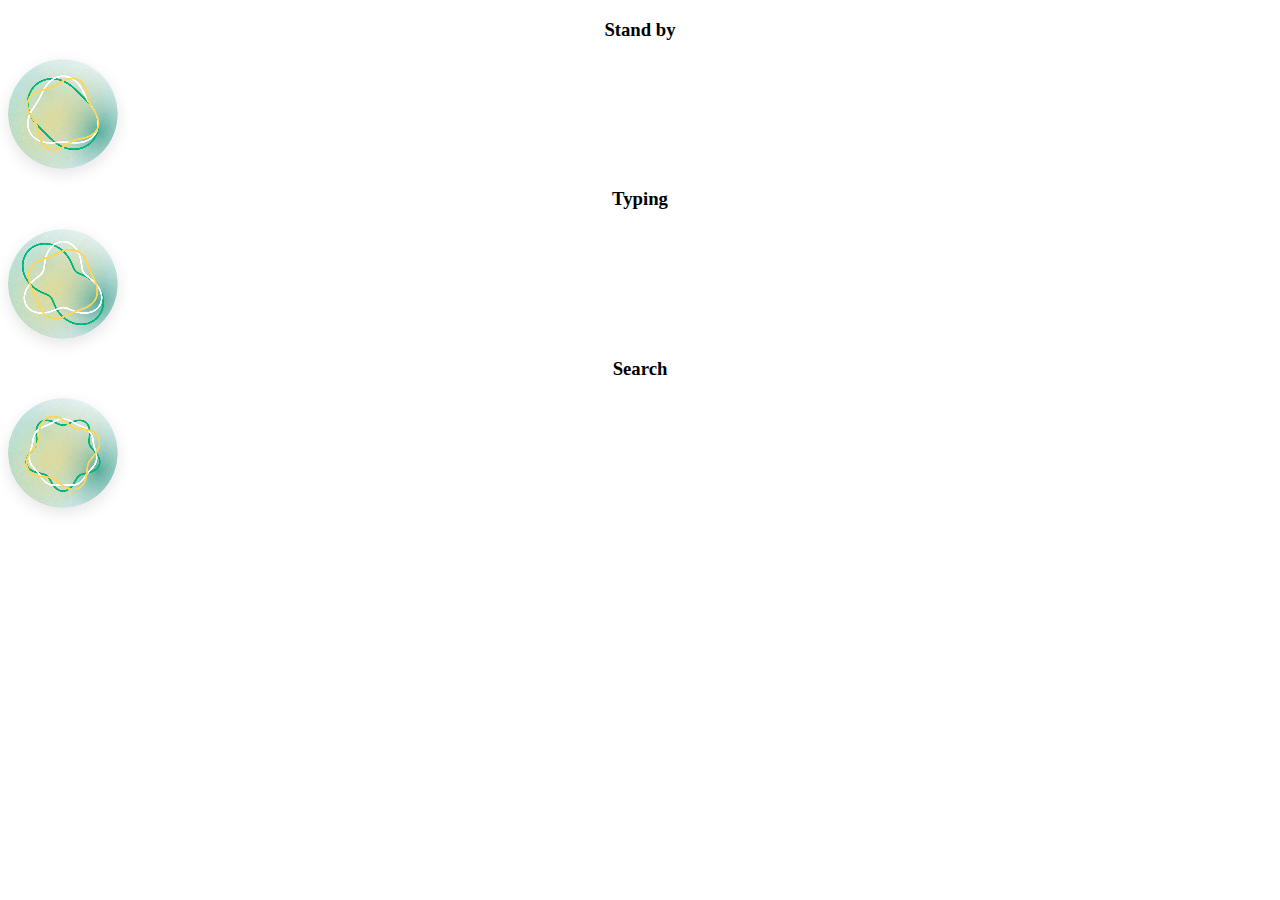
==== test.html @ 435e4590 "ready to integrate" ====
<!DOCTYPE html>
<html lang="en">
<head>
    <meta charset="UTF-8">
    <meta name="viewport" content="width=device-width, initial-scale=1.0">
    <title>Pulsating Sinusoid Animation</title>
    <link rel="stylesheet" href="egg.css">
</head>
<body>
<div style="text-align: center">
    <h3>Stand by</h3>
    <div class="egg" data-state="ready"></div>
    <h3>Typing</h3>
    <div class="egg" data-state="typing"></div>
    <h3>Search</h3>
    <div class="egg" data-state="search"></div>
</div>

<script src="egg.js"></script>
</body>
</html>
---- egg.css ----
.egg{
    background-size: contain;
    background-repeat: no-repeat;
    width: 110px;
    height: 110px;
    background-image: url(./egg.svg);
    background-position: center;
    animation: rotate 25s linear infinite;
    box-shadow: 0 5px 15px 0 rgba(0, 0, 0, 0.1);
    border-radius: 50%;
}
.egg canvas {
    width: 100%;
    height: 100%;
    border-radius: 50%;
}

@keyframes rotate {
    0% {
        transform: rotate(0deg);
    }
    50% {
        transform: rotate(180deg);
    }
    100% {
        transform: rotate(360deg);
    }
}
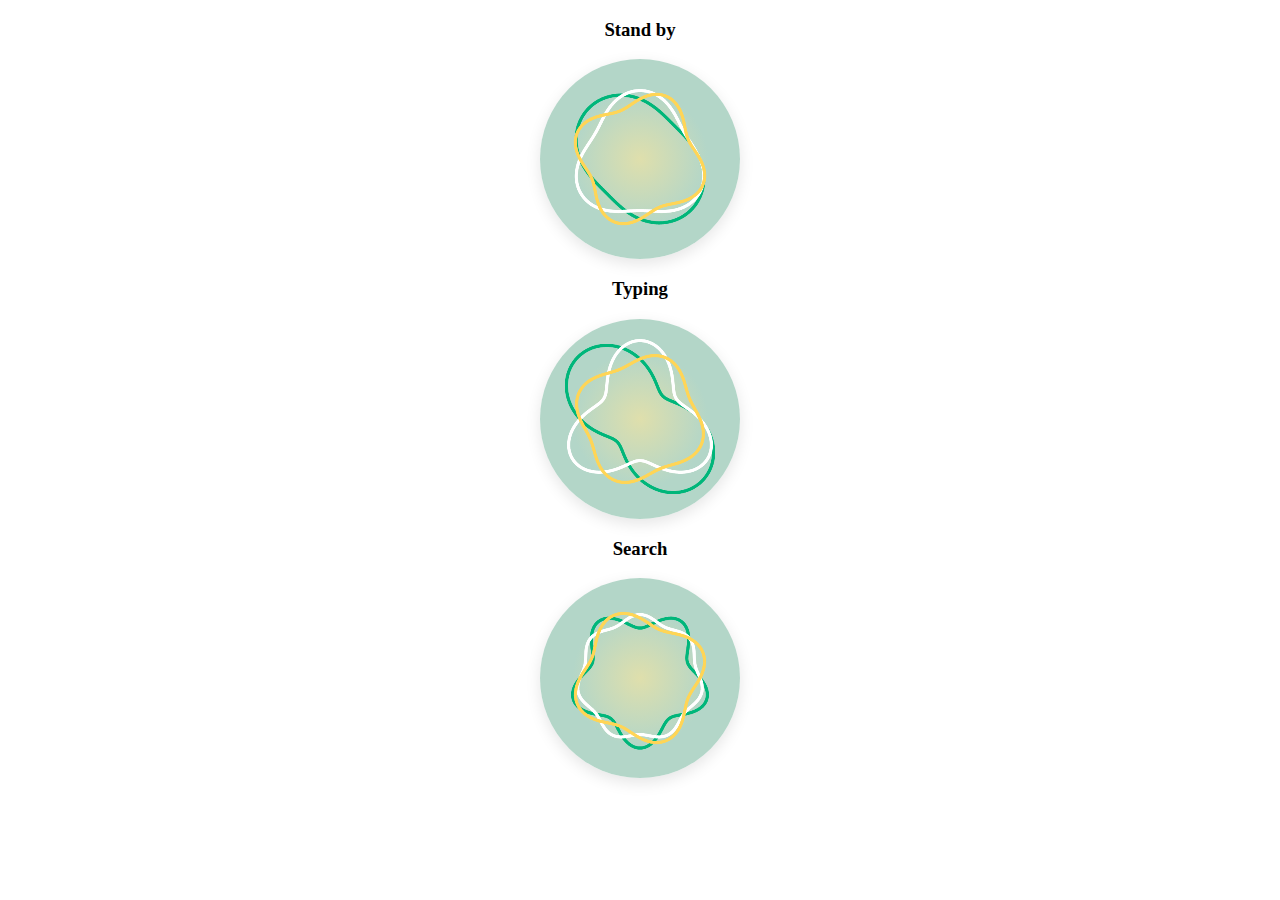
==== commit f66686fd: "remove svg background" ====
--- a/test.html
+++ b/test.html
@@ -7,13 +7,13 @@
     <link rel="stylesheet" href="egg.css">
 </head>
 <body>
-<div style="text-align: center">
+<div style="text-align: center;">
     <h3>Stand by</h3>
-    <div class="egg" data-state="ready"></div>
+    <div class="egg" data-state="ready" data-colors="#00B67A,#FFFFFF,#FFD556" style="margin: 0 auto; width: 200px; height: 200px;"></div>
     <h3>Typing</h3>
-    <div class="egg" data-state="typing"></div>
+    <div class="egg" data-state="typing" style="margin: 0 auto; width: 200px; height: 200px;"></div>
     <h3>Search</h3>
-    <div class="egg" data-state="search"></div>
+    <div class="egg" data-state="search" style="margin: 0 auto; width: 200px; height: 200px;"></div>
 </div>
 
 <script src="egg.js"></script>
--- a/egg.css
+++ b/egg.css
@@ -3,11 +3,11 @@
     background-repeat: no-repeat;
     width: 110px;
     height: 110px;
-    background-image: url(./egg.svg);
-    background-position: center;
-    animation: rotate 25s linear infinite;
+    animation: rotate 5s linear infinite;
     box-shadow: 0 5px 15px 0 rgba(0, 0, 0, 0.1);
     border-radius: 50%;
+    background: rgb(223,223,172);
+    background: radial-gradient(circle, rgba(223,223,172,1) 0%, rgba(179,214,200,1) 48%);
 }
 .egg canvas {
     width: 100%;
@@ -18,11 +18,14 @@
 @keyframes rotate {
     0% {
         transform: rotate(0deg);
+        background: radial-gradient(circle, rgba(223,223,172,1) 0%, rgba(179,214,200,1) 48%);
     }
     50% {
         transform: rotate(180deg);
+        background: radial-gradient(circle, rgba(223,223,172,1) 0%, rgba(179,214,200,1) 48%);
     }
     100% {
         transform: rotate(360deg);
+        background: radial-gradient(circle, rgba(223,223,172,1) 0%, rgba(179,214,200,1) 48%);
     }
 }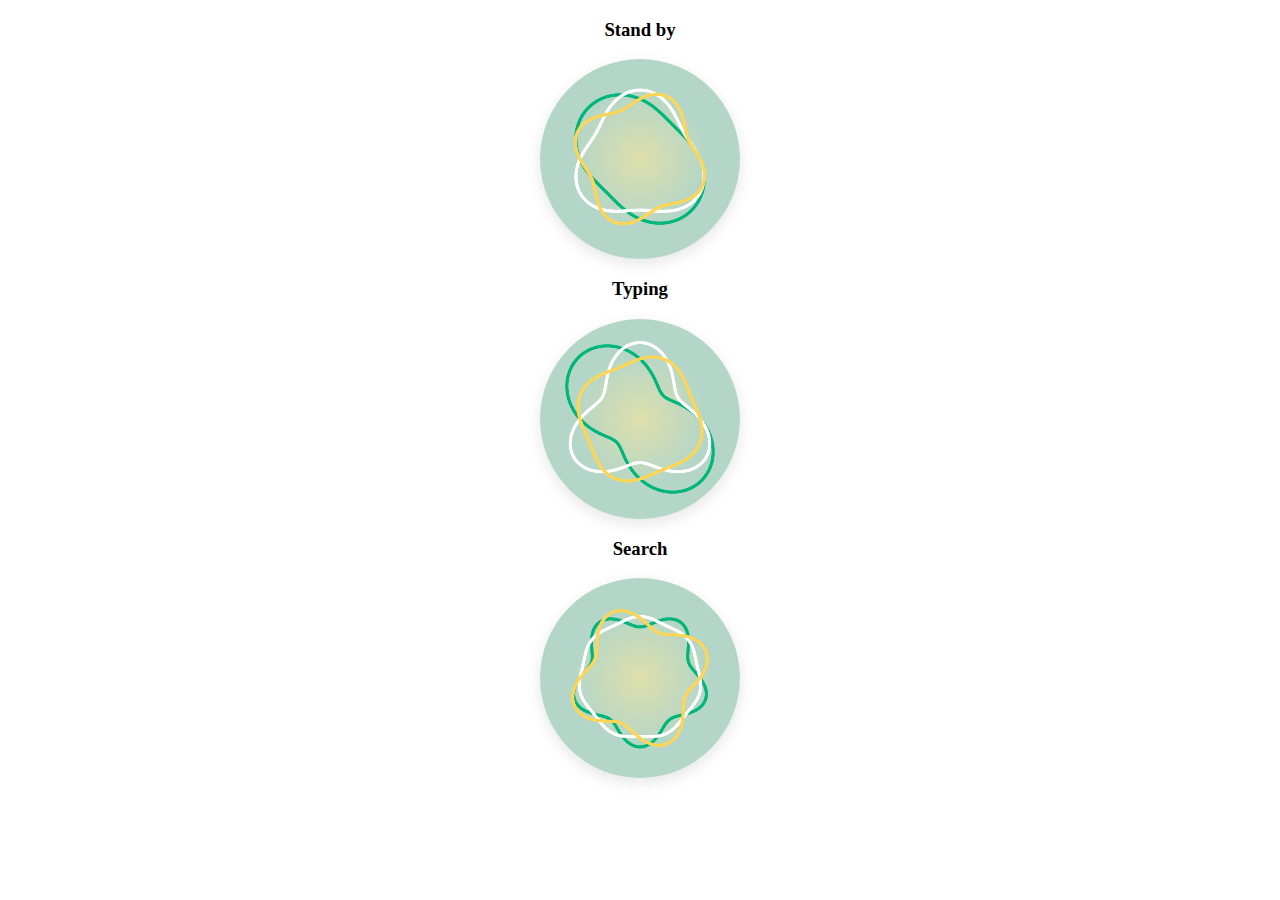
==== commit 757012b7: "rename states" ====
--- a/test.html
+++ b/test.html
@@ -9,9 +9,9 @@
 <body>
 <div style="text-align: center;">
     <h3>Stand by</h3>
-    <div class="egg" data-state="ready" data-colors="#00B67A,#FFFFFF,#FFD556" style="margin: 0 auto; width: 200px; height: 200px;"></div>
+    <div class="egg" data-state="init" data-colors="#00B67A,#FFFFFF,#FFD556" style="margin: 0 auto; width: 200px; height: 200px;"></div>
     <h3>Typing</h3>
-    <div class="egg" data-state="typing" style="margin: 0 auto; width: 200px; height: 200px;"></div>
+    <div class="egg" data-state="type" style="margin: 0 auto; width: 200px; height: 200px;"></div>
     <h3>Search</h3>
     <div class="egg" data-state="search" style="margin: 0 auto; width: 200px; height: 200px;"></div>
 </div>
